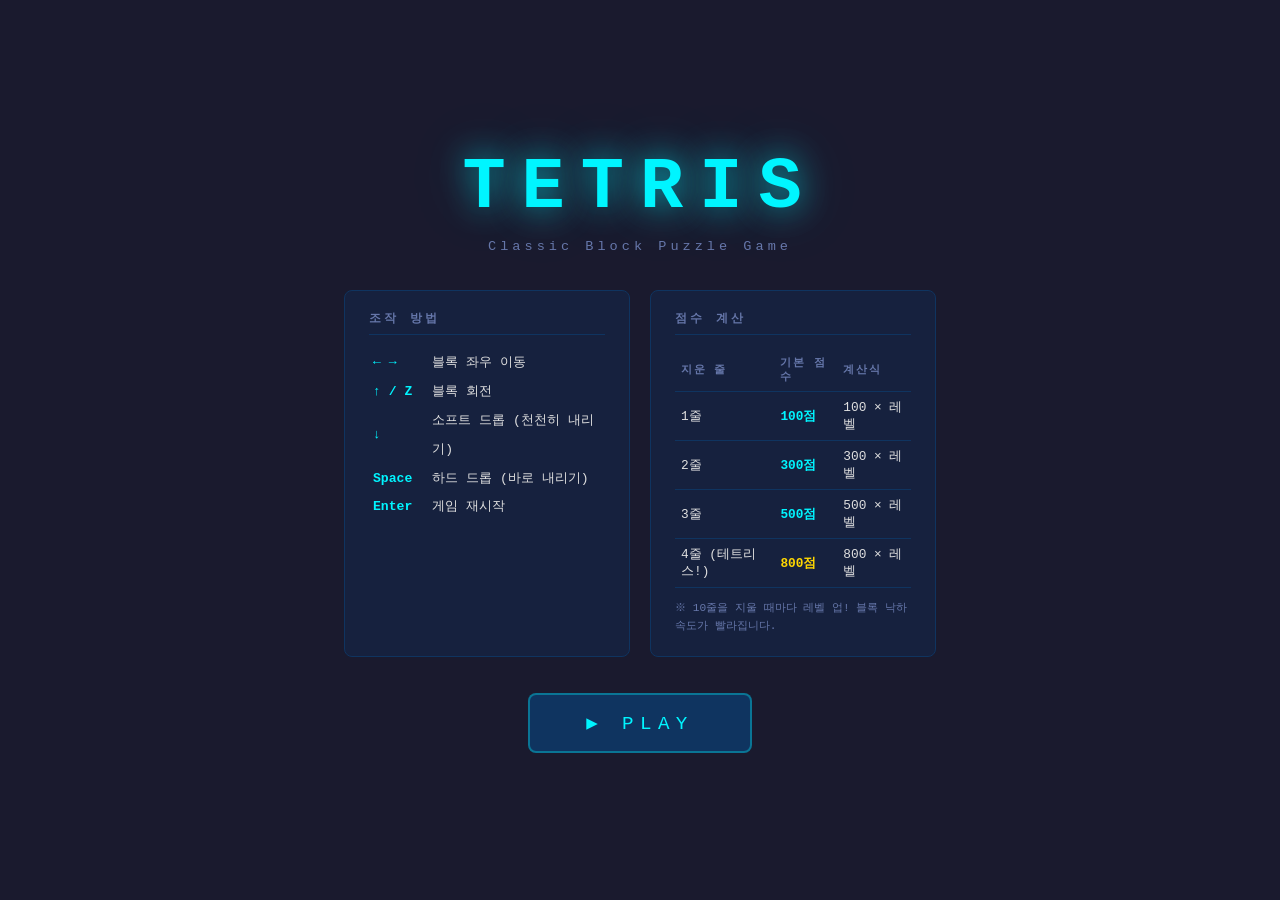
==== src/dbswnsgur/day02/tetris/index.html @ fd956ae6 "Add tetris game (day02) Co-Authored-By: Claude Sonnet 4.6 <noreply@anthropic.com>" ====
<!DOCTYPE html>
<html lang="ko">
<head>
  <meta charset="UTF-8">
  <meta name="viewport" content="width=device-width, initial-scale=1.0">
  <title>Tetris</title>
  <link rel="stylesheet" href="style.css">
</head>
<body>
  <div class="landing-wrapper">
    <div class="landing-hero">
      <h1 class="landing-title">TETRIS</h1>
      <p class="landing-subtitle">Classic Block Puzzle Game</p>
    </div>

    <div class="landing-content">
      <div class="info-section">
        <h2 class="info-title">조작 방법</h2>
        <table class="key-table">
          <tr><td class="key">← →</td><td>블록 좌우 이동</td></tr>
          <tr><td class="key">↑ / Z</td><td>블록 회전</td></tr>
          <tr><td class="key">↓</td><td>소프트 드롭 (천천히 내리기)</td></tr>
          <tr><td class="key">Space</td><td>하드 드롭 (바로 내리기)</td></tr>
          <tr><td class="key">Enter</td><td>게임 재시작</td></tr>
        </table>
      </div>

      <div class="info-section">
        <h2 class="info-title">점수 계산</h2>
        <table class="score-table">
          <thead>
            <tr><th>지운 줄</th><th>기본 점수</th><th>계산식</th></tr>
          </thead>
          <tbody>
            <tr><td>1줄</td><td>100점</td><td>100 × 레벨</td></tr>
            <tr><td>2줄</td><td>300점</td><td>300 × 레벨</td></tr>
            <tr><td>3줄</td><td>500점</td><td>500 × 레벨</td></tr>
            <tr><td>4줄 (테트리스!)</td><td class="tetris-score">800점</td><td>800 × 레벨</td></tr>
          </tbody>
        </table>
        <p class="level-info">※ 10줄을 지울 때마다 레벨 업! 블록 낙하 속도가 빨라집니다.</p>
      </div>
    </div>

    <a href="game.html" class="play-btn">▶ PLAY</a>
  </div>
</body>
</html>
---- src/dbswnsgur/day02/tetris/style.css ----
* {
  margin: 0;
  padding: 0;
  box-sizing: border-box;
}

body {
  background: #1a1a2e;
  color: #e0e0e0;
  font-family: 'Courier New', monospace;
  min-height: 100vh;
  display: flex;
  justify-content: center;
  align-items: center;
}

/* ===== Landing Page ===== */

.landing-wrapper {
  display: flex;
  flex-direction: column;
  align-items: center;
  gap: 36px;
  padding: 48px 24px;
  max-width: 640px;
  width: 100%;
}

.landing-hero {
  text-align: center;
}

.landing-title {
  font-size: 4.5rem;
  letter-spacing: 1rem;
  color: #00f5ff;
  text-shadow: 0 0 32px #00f5ffaa, 0 0 64px #00f5ff44;
  margin-bottom: 10px;
}

.landing-subtitle {
  font-size: 0.85rem;
  letter-spacing: 0.25rem;
  color: #6677aa;
}

.landing-content {
  display: flex;
  gap: 20px;
  width: 100%;
  flex-wrap: wrap;
  justify-content: center;
}

.info-section {
  background: #16213e;
  border: 1px solid #0f3460;
  border-radius: 8px;
  padding: 20px 24px;
  flex: 1;
  min-width: 240px;
}

.info-title {
  font-size: 0.72rem;
  letter-spacing: 0.2rem;
  color: #6677aa;
  margin-bottom: 14px;
  padding-bottom: 8px;
  border-bottom: 1px solid #0f3460;
}

.key-table {
  border-collapse: collapse;
  width: 100%;
  font-size: 0.82rem;
  line-height: 2.2;
}

.key-table td {
  padding: 0 4px;
}

.key {
  color: #00f5ff;
  font-weight: bold;
  white-space: nowrap;
  padding-right: 16px !important;
}

.score-table {
  border-collapse: collapse;
  width: 100%;
  font-size: 0.8rem;
}

.score-table th,
.score-table td {
  padding: 7px 6px;
  text-align: left;
  border-bottom: 1px solid #0f3460;
}

.score-table th {
  color: #6677aa;
  font-size: 0.68rem;
  letter-spacing: 0.1rem;
}

.score-table td:nth-child(2) {
  color: #00f5ff;
  font-weight: bold;
}

.tetris-score {
  color: #ffd700 !important;
}

.level-info {
  margin-top: 12px;
  font-size: 0.7rem;
  color: #6677aa;
  line-height: 1.6;
}

.play-btn {
  display: inline-block;
  background: #0f3460;
  color: #00f5ff;
  border: 2px solid #00f5ff55;
  border-radius: 8px;
  padding: 16px 56px;
  font-family: 'Courier New', monospace;
  font-size: 1.2rem;
  letter-spacing: 0.4rem;
  text-decoration: none;
  transition: background 0.2s, box-shadow 0.2s, transform 0.15s;
}

.play-btn:hover {
  background: #1a4a80;
  box-shadow: 0 0 28px #00f5ff55;
  transform: translateY(-3px);
}

.play-btn:active {
  transform: translateY(0);
}

/* ===== Game Page ===== */

.wrapper {
  display: flex;
  flex-direction: column;
  align-items: center;
  gap: 16px;
  padding: 24px;
}

.title {
  font-size: 2.5rem;
  letter-spacing: 0.6rem;
  color: #00f5ff;
  text-shadow: 0 0 24px #00f5ff88;
}

.game-container {
  display: flex;
  gap: 20px;
  align-items: flex-start;
}

#board {
  border: 2px solid #00f5ff33;
  box-shadow: 0 0 24px #00f5ff1a;
  display: block;
}

.sidebar {
  display: flex;
  flex-direction: column;
  gap: 14px;
  width: 140px;
}

.panel {
  background: #16213e;
  border: 1px solid #0f3460;
  border-radius: 6px;
  padding: 10px 14px;
}

.label {
  font-size: 0.68rem;
  letter-spacing: 0.15rem;
  color: #6677aa;
  margin-bottom: 4px;
}

.value {
  font-size: 1.5rem;
  font-weight: bold;
  color: #00f5ff;
}

#next-canvas {
  display: block;
  margin-top: 8px;
  border: 1px solid #0f3460;
  border-radius: 4px;
}

.btn-row {
  display: flex;
  gap: 8px;
}

#restart-btn {
  flex: 1;
  background: #0f3460;
  color: #00f5ff;
  border: 1px solid #00f5ff44;
  border-radius: 6px;
  padding: 10px;
  font-family: 'Courier New', monospace;
  font-size: 0.82rem;
  letter-spacing: 0.1rem;
  cursor: pointer;
  transition: background 0.2s, box-shadow 0.2s;
}

#restart-btn:hover {
  background: #1a4a80;
  box-shadow: 0 0 12px #00f5ff33;
}

#mute-btn {
  background: #0f3460;
  border: 1px solid #00f5ff44;
  border-radius: 6px;
  padding: 10px;
  font-size: 1rem;
  cursor: pointer;
  transition: background 0.2s;
  min-width: 40px;
  line-height: 1;
}

#mute-btn:hover {
  background: #1a4a80;
}

.controls {
  background: #16213e;
  border: 1px solid #0f3460;
  border-radius: 6px;
  padding: 10px 14px;
  font-size: 0.7rem;
  color: #6677aa;
  line-height: 1.9;
}

.controls-title {
  font-size: 0.68rem;
  letter-spacing: 0.15rem;
  color: #6677aa;
  margin-bottom: 4px;
}
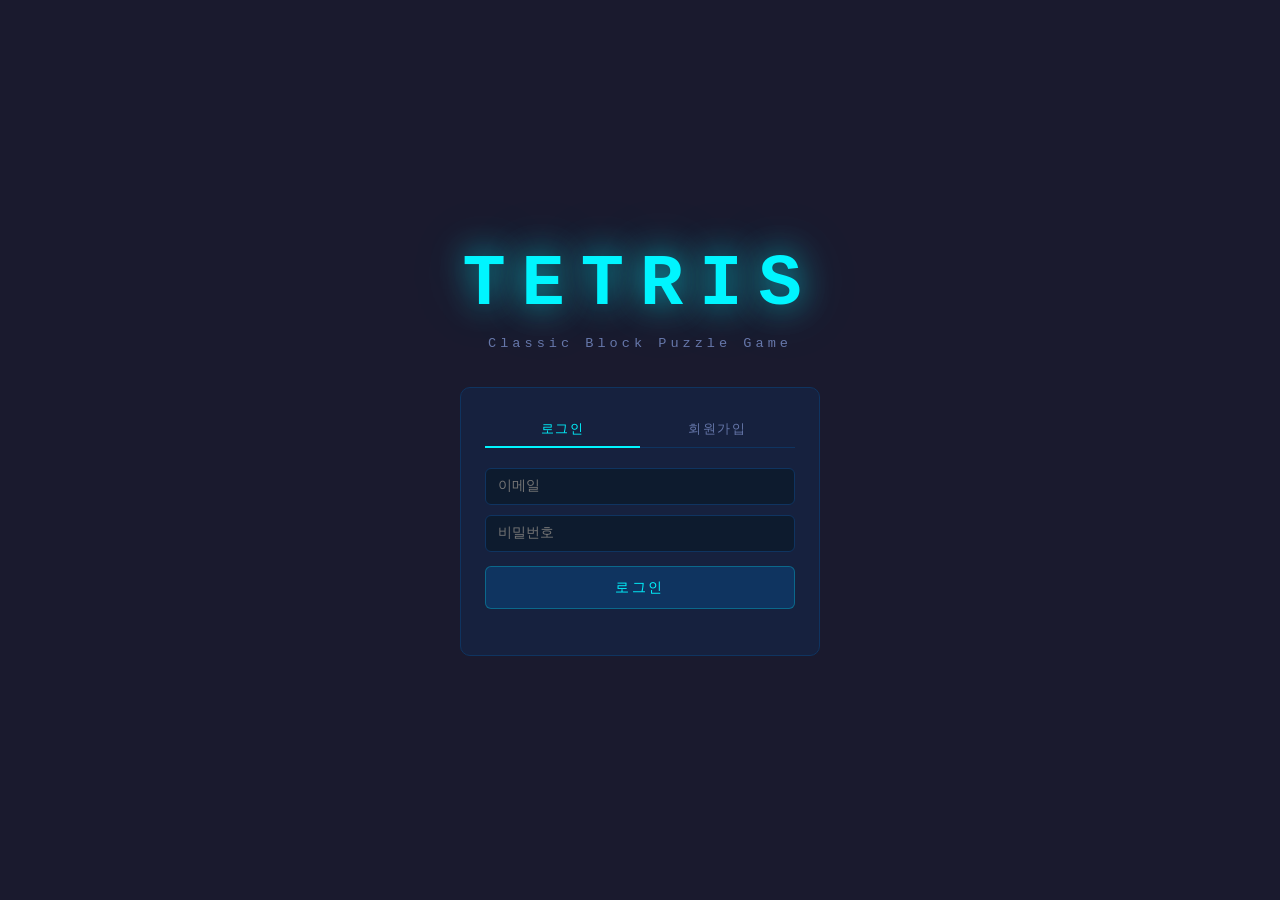
==== commit 7bb0a5df: "Add FastAPI backend with JWT auth and score leaderboard - FastAPI + SQLite 백엔드 구축 (이메일 회원가입/로그인) - A" ====
--- a/src/dbswnsgur/day02/tetris/index.html
+++ b/src/dbswnsgur/day02/tetris/index.html
@@ -13,36 +13,204 @@
       <p class="landing-subtitle">Classic Block Puzzle Game</p>
     </div>
 
-    <div class="landing-content">
-      <div class="info-section">
-        <h2 class="info-title">조작 방법</h2>
-        <table class="key-table">
-          <tr><td class="key">← →</td><td>블록 좌우 이동</td></tr>
-          <tr><td class="key">↑ / Z</td><td>블록 회전</td></tr>
-          <tr><td class="key">↓</td><td>소프트 드롭 (천천히 내리기)</td></tr>
-          <tr><td class="key">Space</td><td>하드 드롭 (바로 내리기)</td></tr>
-          <tr><td class="key">Enter</td><td>게임 재시작</td></tr>
-        </table>
-      </div>
-
-      <div class="info-section">
-        <h2 class="info-title">점수 계산</h2>
-        <table class="score-table">
-          <thead>
-            <tr><th>지운 줄</th><th>기본 점수</th><th>계산식</th></tr>
-          </thead>
-          <tbody>
-            <tr><td>1줄</td><td>100점</td><td>100 × 레벨</td></tr>
-            <tr><td>2줄</td><td>300점</td><td>300 × 레벨</td></tr>
-            <tr><td>3줄</td><td>500점</td><td>500 × 레벨</td></tr>
-            <tr><td>4줄 (테트리스!)</td><td class="tetris-score">800점</td><td>800 × 레벨</td></tr>
-          </tbody>
-        </table>
-        <p class="level-info">※ 10줄을 지울 때마다 레벨 업! 블록 낙하 속도가 빨라집니다.</p>
-      </div>
+    <!-- 로그인/회원가입 섹션 -->
+    <div id="auth-section" class="auth-section" style="display:none">
+      <div class="auth-tabs">
+        <button class="auth-tab active" id="tab-login" onclick="switchTab('login')">로그인</button>
+        <button class="auth-tab" id="tab-register" onclick="switchTab('register')">회원가입</button>
+      </div>
+
+      <form id="login-form" class="auth-form" onsubmit="handleLogin(event)">
+        <input type="email" id="login-email" placeholder="이메일" required autocomplete="email">
+        <input type="password" id="login-password" placeholder="비밀번호" required autocomplete="current-password">
+        <button type="submit" class="auth-submit" id="login-submit">로그인</button>
+        <p class="auth-error" id="login-error"></p>
+      </form>
+
+      <form id="register-form" class="auth-form" style="display:none" onsubmit="handleRegister(event)">
+        <input type="email" id="reg-email" placeholder="이메일" required autocomplete="email">
+        <input type="text" id="reg-username" placeholder="닉네임 (2~20자)" required minlength="2" maxlength="20">
+        <input type="password" id="reg-password" placeholder="비밀번호 (8자 이상)" required minlength="8" autocomplete="new-password">
+        <button type="submit" class="auth-submit" id="register-submit">회원가입</button>
+        <p class="auth-error" id="register-error"></p>
+      </form>
     </div>
 
-    <a href="game.html" class="play-btn">▶ PLAY</a>
+    <!-- 로그인 후 섹션 -->
+    <div id="user-section" style="display:none">
+      <div class="user-bar">
+        <span class="user-greeting">▶ <span id="user-display-name"></span></span>
+        <button class="logout-btn" onclick="handleLogout()">로그아웃</button>
+      </div>
+
+      <div class="landing-content">
+        <div class="info-section">
+          <h2 class="info-title">조작 방법</h2>
+          <table class="key-table">
+            <tr><td class="key">← →</td><td>블록 좌우 이동</td></tr>
+            <tr><td class="key">↑ / Z</td><td>블록 회전</td></tr>
+            <tr><td class="key">↓</td><td>소프트 드롭 (천천히 내리기)</td></tr>
+            <tr><td class="key">Space</td><td>하드 드롭 (바로 내리기)</td></tr>
+            <tr><td class="key">Enter</td><td>게임 재시작</td></tr>
+          </table>
+        </div>
+
+        <div class="info-section">
+          <h2 class="info-title">점수 계산</h2>
+          <table class="score-table">
+            <thead>
+              <tr><th>지운 줄</th><th>기본 점수</th><th>계산식</th></tr>
+            </thead>
+            <tbody>
+              <tr><td>1줄</td><td>100점</td><td>100 × 레벨</td></tr>
+              <tr><td>2줄</td><td>300점</td><td>300 × 레벨</td></tr>
+              <tr><td>3줄</td><td>500점</td><td>500 × 레벨</td></tr>
+              <tr><td>4줄 (테트리스!)</td><td class="tetris-score">800점</td><td>800 × 레벨</td></tr>
+            </tbody>
+          </table>
+          <p class="level-info">※ 10줄을 지울 때마다 레벨 업! 블록 낙하 속도가 빨라집니다.</p>
+        </div>
+      </div>
+
+      <div class="leaderboard-section">
+        <h2 class="info-title">TOP 10 리더보드</h2>
+        <div id="leaderboard-list" class="leaderboard-list">
+          <p class="leaderboard-empty">불러오는 중...</p>
+        </div>
+      </div>
+
+      <a href="game.html" class="play-btn">▶ PLAY</a>
+    </div>
   </div>
+
+  <script src="auth.js"></script>
+  <script>
+    async function init() {
+      if (!Auth.isLoggedIn()) {
+        showAuthSection();
+        return;
+      }
+      const username = Auth.getUsername();
+      if (username) {
+        showUserSection(username);
+      } else {
+        try {
+          const res = await Auth.fetchWithAuth('/api/auth/me');
+          if (res && res.ok) {
+            const user = await res.json();
+            localStorage.setItem('username', user.username);
+            showUserSection(user.username);
+          } else {
+            showAuthSection();
+          }
+        } catch {
+          showAuthSection();
+        }
+      }
+    }
+
+    function showAuthSection() {
+      document.getElementById('auth-section').style.display = 'block';
+      document.getElementById('user-section').style.display = 'none';
+    }
+
+    function showUserSection(username) {
+      document.getElementById('user-display-name').textContent = username;
+      document.getElementById('auth-section').style.display = 'none';
+      document.getElementById('user-section').style.display = 'block';
+      loadLeaderboard();
+    }
+
+    function switchTab(tab) {
+      const isLogin = tab === 'login';
+      document.getElementById('login-form').style.display = isLogin ? 'flex' : 'none';
+      document.getElementById('register-form').style.display = isLogin ? 'none' : 'flex';
+      document.getElementById('tab-login').classList.toggle('active', isLogin);
+      document.getElementById('tab-register').classList.toggle('active', !isLogin);
+      document.getElementById('login-error').textContent = '';
+      document.getElementById('register-error').textContent = '';
+    }
+
+    async function handleLogin(e) {
+      e.preventDefault();
+      const email = document.getElementById('login-email').value;
+      const password = document.getElementById('login-password').value;
+      const errorEl = document.getElementById('login-error');
+      const btn = document.getElementById('login-submit');
+      errorEl.textContent = '';
+      btn.disabled = true;
+      btn.textContent = '로그인 중...';
+      try {
+        const data = await Auth.login(email, password);
+        showUserSection(data.username);
+      } catch (err) {
+        errorEl.textContent = err.message;
+      } finally {
+        btn.disabled = false;
+        btn.textContent = '로그인';
+      }
+    }
+
+    async function handleRegister(e) {
+      e.preventDefault();
+      const email = document.getElementById('reg-email').value;
+      const username = document.getElementById('reg-username').value;
+      const password = document.getElementById('reg-password').value;
+      const errorEl = document.getElementById('register-error');
+      const btn = document.getElementById('register-submit');
+      errorEl.textContent = '';
+      btn.disabled = true;
+      btn.textContent = '가입 중...';
+      try {
+        await Auth.register(email, username, password);
+        const data = await Auth.login(email, password);
+        showUserSection(data.username);
+      } catch (err) {
+        errorEl.textContent = err.message;
+      } finally {
+        btn.disabled = false;
+        btn.textContent = '회원가입';
+      }
+    }
+
+    async function handleLogout() {
+      await Auth.logout();
+      showAuthSection();
+    }
+
+    async function loadLeaderboard() {
+      try {
+        const res = await fetch('/api/scores/leaderboard');
+        if (!res.ok) return;
+        renderLeaderboard(await res.json());
+      } catch {
+        document.getElementById('leaderboard-list').innerHTML =
+          '<p class="leaderboard-empty">불러오기 실패</p>';
+      }
+    }
+
+    function renderLeaderboard(scores) {
+      const el = document.getElementById('leaderboard-list');
+      if (!scores.length) {
+        el.innerHTML = '<p class="leaderboard-empty">아직 기록이 없습니다</p>';
+        return;
+      }
+      const medals = ['🥇', '🥈', '🥉'];
+      el.innerHTML = scores.map((s, i) => `
+        <div class="lb-row ${i < 3 ? 'lb-top' : ''}">
+          <span class="lb-rank">${medals[i] || i + 1}</span>
+          <span class="lb-name">${esc(s.username)}</span>
+          <span class="lb-score">${s.score.toLocaleString()}</span>
+          <span class="lb-meta">Lv.${s.level} / ${s.lines}줄</span>
+        </div>
+      `).join('');
+    }
+
+    function esc(str) {
+      return str.replace(/&/g, '&amp;').replace(/</g, '&lt;').replace(/>/g, '&gt;');
+    }
+
+    init();
+  </script>
 </body>
 </html>
--- a/src/dbswnsgur/day02/tetris/style.css
+++ b/src/dbswnsgur/day02/tetris/style.css
@@ -266,3 +266,283 @@
   color: #6677aa;
   margin-bottom: 4px;
 }
+
+/* ===== Top Bar (Game Page) ===== */
+
+.top-bar {
+  position: fixed;
+  top: 0;
+  left: 0;
+  right: 0;
+  height: 40px;
+  background: #0d1b2e;
+  border-bottom: 1px solid #0f3460;
+  display: flex;
+  align-items: center;
+  padding: 0 16px;
+  gap: 12px;
+  z-index: 100;
+}
+
+.top-bar-home {
+  color: #6677aa;
+  text-decoration: none;
+  font-size: 0.75rem;
+  letter-spacing: 0.05rem;
+  transition: color 0.2s;
+}
+
+.top-bar-home:hover {
+  color: #00f5ff;
+}
+
+.top-bar-user {
+  flex: 1;
+  text-align: center;
+  font-size: 0.78rem;
+  color: #00f5ff;
+  letter-spacing: 0.1rem;
+}
+
+.top-bar-logout {
+  background: transparent;
+  border: 1px solid #0f3460;
+  border-radius: 4px;
+  color: #6677aa;
+  font-family: 'Courier New', monospace;
+  font-size: 0.72rem;
+  padding: 4px 10px;
+  cursor: pointer;
+  transition: color 0.2s, border-color 0.2s;
+}
+
+.top-bar-logout:hover {
+  color: #ff3131;
+  border-color: #ff313144;
+}
+
+.wrapper {
+  padding-top: 56px;
+}
+
+/* ===== Auth Section ===== */
+
+.auth-section {
+  background: #16213e;
+  border: 1px solid #0f3460;
+  border-radius: 10px;
+  padding: 24px;
+  width: 100%;
+  max-width: 360px;
+}
+
+.auth-tabs {
+  display: flex;
+  gap: 0;
+  margin-bottom: 20px;
+  border-bottom: 1px solid #0f3460;
+}
+
+.auth-tab {
+  flex: 1;
+  background: transparent;
+  border: none;
+  border-bottom: 2px solid transparent;
+  color: #6677aa;
+  font-family: 'Courier New', monospace;
+  font-size: 0.82rem;
+  letter-spacing: 0.1rem;
+  padding: 8px;
+  cursor: pointer;
+  transition: color 0.2s, border-color 0.2s;
+  margin-bottom: -1px;
+}
+
+.auth-tab.active {
+  color: #00f5ff;
+  border-bottom-color: #00f5ff;
+}
+
+.auth-form {
+  display: flex;
+  flex-direction: column;
+  gap: 10px;
+}
+
+.auth-form input {
+  background: #0d1b2e;
+  border: 1px solid #0f3460;
+  border-radius: 6px;
+  color: #e0e0e0;
+  font-family: 'Courier New', monospace;
+  font-size: 0.85rem;
+  padding: 10px 12px;
+  outline: none;
+  transition: border-color 0.2s;
+}
+
+.auth-form input:focus {
+  border-color: #00f5ff66;
+}
+
+.auth-submit {
+  background: #0f3460;
+  border: 1px solid #00f5ff44;
+  border-radius: 6px;
+  color: #00f5ff;
+  cursor: pointer;
+  font-family: 'Courier New', monospace;
+  font-size: 0.88rem;
+  letter-spacing: 0.15rem;
+  margin-top: 4px;
+  padding: 11px;
+  transition: background 0.2s, box-shadow 0.2s;
+}
+
+.auth-submit:hover {
+  background: #1a4a80;
+  box-shadow: 0 0 12px #00f5ff33;
+}
+
+.auth-submit:disabled {
+  opacity: 0.5;
+  cursor: not-allowed;
+}
+
+.auth-error {
+  color: #ff3131;
+  font-size: 0.75rem;
+  min-height: 1em;
+  text-align: center;
+}
+
+/* ===== User Bar (Landing) ===== */
+
+.user-bar {
+  display: flex;
+  align-items: center;
+  justify-content: space-between;
+  background: #16213e;
+  border: 1px solid #0f3460;
+  border-radius: 8px;
+  padding: 10px 16px;
+  width: 100%;
+}
+
+.user-greeting {
+  font-size: 0.88rem;
+  color: #00f5ff;
+  letter-spacing: 0.1rem;
+}
+
+.logout-btn {
+  background: transparent;
+  border: 1px solid #0f3460;
+  border-radius: 4px;
+  color: #6677aa;
+  cursor: pointer;
+  font-family: 'Courier New', monospace;
+  font-size: 0.72rem;
+  padding: 5px 12px;
+  transition: color 0.2s, border-color 0.2s;
+}
+
+.logout-btn:hover {
+  color: #ff3131;
+  border-color: #ff313144;
+}
+
+/* ===== Leaderboard ===== */
+
+.leaderboard-section {
+  background: #16213e;
+  border: 1px solid #0f3460;
+  border-radius: 8px;
+  padding: 20px 24px;
+  width: 100%;
+}
+
+.leaderboard-list {
+  display: flex;
+  flex-direction: column;
+  gap: 6px;
+  margin-top: 4px;
+}
+
+.leaderboard-empty {
+  color: #6677aa;
+  font-size: 0.8rem;
+  text-align: center;
+  padding: 12px 0;
+}
+
+.lb-row {
+  display: flex;
+  align-items: center;
+  gap: 10px;
+  padding: 6px 8px;
+  border-radius: 4px;
+  background: #0d1b2e;
+  font-size: 0.8rem;
+}
+
+.lb-row.lb-top {
+  background: #112240;
+}
+
+.lb-rank {
+  width: 28px;
+  text-align: center;
+  font-size: 1rem;
+}
+
+.lb-name {
+  flex: 1;
+  color: #e0e0e0;
+  overflow: hidden;
+  text-overflow: ellipsis;
+  white-space: nowrap;
+}
+
+.lb-score {
+  color: #00f5ff;
+  font-weight: bold;
+  min-width: 72px;
+  text-align: right;
+}
+
+.lb-meta {
+  color: #6677aa;
+  font-size: 0.7rem;
+  min-width: 80px;
+  text-align: right;
+}
+
+/* ===== Best Score Panel ===== */
+
+.panel-best {
+  border-color: #ffd70033;
+}
+
+.best-value {
+  color: #ffd700 !important;
+}
+
+.best-user {
+  font-size: 0.68rem;
+  color: #6677aa;
+  margin-top: 2px;
+  overflow: hidden;
+  text-overflow: ellipsis;
+  white-space: nowrap;
+}
+
+/* ===== Score Message ===== */
+
+.score-msg {
+  font-size: 0.72rem;
+  letter-spacing: 0.05rem;
+  text-align: center;
+  min-height: 1.2em;
+  color: #6677aa;
+}
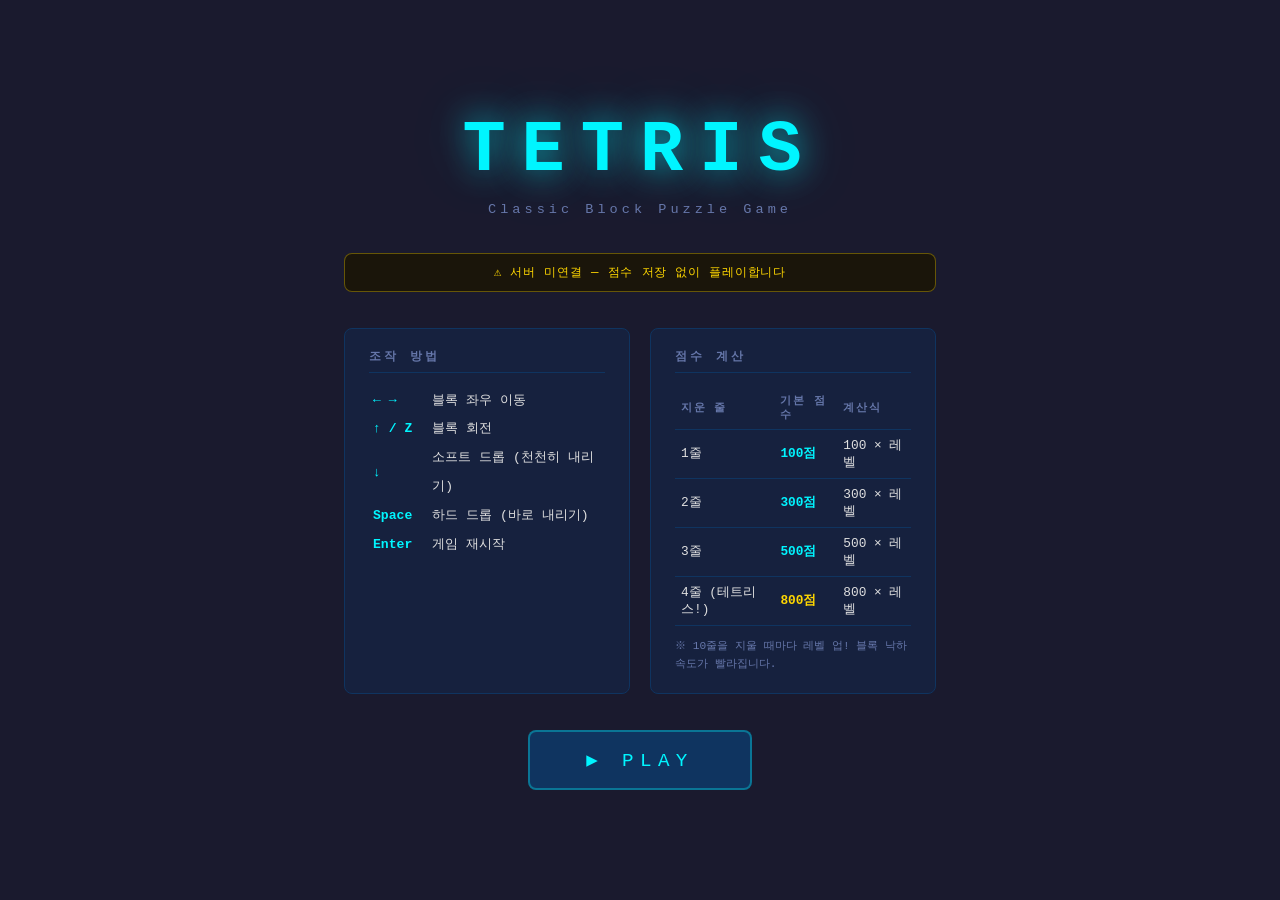
==== commit bfc02cc1: "Add unit tests, fix refresh token uniqueness, add offline mode - backend/tests/: pytest 기반 단위 테스트 43" ====
--- a/src/dbswnsgur/day02/tetris/index.html
+++ b/src/dbswnsgur/day02/tetris/index.html
@@ -13,7 +13,12 @@
       <p class="landing-subtitle">Classic Block Puzzle Game</p>
     </div>
 
-    <!-- 로그인/회원가입 섹션 -->
+    <!-- 백엔드 없음 알림 -->
+    <div id="no-backend-notice" class="no-backend-notice" style="display:none">
+      ⚠ 서버 미연결 — 점수 저장 없이 플레이합니다
+    </div>
+
+    <!-- 로그인/회원가입 (백엔드 있고 비로그인) -->
     <div id="auth-section" class="auth-section" style="display:none">
       <div class="auth-tabs">
         <button class="auth-tab active" id="tab-login" onclick="switchTab('login')">로그인</button>
@@ -36,60 +41,71 @@
       </form>
     </div>
 
-    <!-- 로그인 후 섹션 -->
-    <div id="user-section" style="display:none">
+    <!-- 로그인 완료 유저바 -->
+    <div id="user-bar-wrap" style="display:none">
       <div class="user-bar">
         <span class="user-greeting">▶ <span id="user-display-name"></span></span>
         <button class="logout-btn" onclick="handleLogout()">로그아웃</button>
       </div>
-
-      <div class="landing-content">
-        <div class="info-section">
-          <h2 class="info-title">조작 방법</h2>
-          <table class="key-table">
-            <tr><td class="key">← →</td><td>블록 좌우 이동</td></tr>
-            <tr><td class="key">↑ / Z</td><td>블록 회전</td></tr>
-            <tr><td class="key">↓</td><td>소프트 드롭 (천천히 내리기)</td></tr>
-            <tr><td class="key">Space</td><td>하드 드롭 (바로 내리기)</td></tr>
-            <tr><td class="key">Enter</td><td>게임 재시작</td></tr>
-          </table>
-        </div>
-
-        <div class="info-section">
-          <h2 class="info-title">점수 계산</h2>
-          <table class="score-table">
-            <thead>
-              <tr><th>지운 줄</th><th>기본 점수</th><th>계산식</th></tr>
-            </thead>
-            <tbody>
-              <tr><td>1줄</td><td>100점</td><td>100 × 레벨</td></tr>
-              <tr><td>2줄</td><td>300점</td><td>300 × 레벨</td></tr>
-              <tr><td>3줄</td><td>500점</td><td>500 × 레벨</td></tr>
-              <tr><td>4줄 (테트리스!)</td><td class="tetris-score">800점</td><td>800 × 레벨</td></tr>
-            </tbody>
-          </table>
-          <p class="level-info">※ 10줄을 지울 때마다 레벨 업! 블록 낙하 속도가 빨라집니다.</p>
-        </div>
-      </div>
-
-      <div class="leaderboard-section">
-        <h2 class="info-title">TOP 10 리더보드</h2>
-        <div id="leaderboard-list" class="leaderboard-list">
-          <p class="leaderboard-empty">불러오는 중...</p>
-        </div>
-      </div>
-
-      <a href="game.html" class="play-btn">▶ PLAY</a>
-    </div>
+    </div>
+
+    <!-- 항상 표시: 조작법 + 점수 계산 -->
+    <div class="landing-content">
+      <div class="info-section">
+        <h2 class="info-title">조작 방법</h2>
+        <table class="key-table">
+          <tr><td class="key">← →</td><td>블록 좌우 이동</td></tr>
+          <tr><td class="key">↑ / Z</td><td>블록 회전</td></tr>
+          <tr><td class="key">↓</td><td>소프트 드롭 (천천히 내리기)</td></tr>
+          <tr><td class="key">Space</td><td>하드 드롭 (바로 내리기)</td></tr>
+          <tr><td class="key">Enter</td><td>게임 재시작</td></tr>
+        </table>
+      </div>
+
+      <div class="info-section">
+        <h2 class="info-title">점수 계산</h2>
+        <table class="score-table">
+          <thead>
+            <tr><th>지운 줄</th><th>기본 점수</th><th>계산식</th></tr>
+          </thead>
+          <tbody>
+            <tr><td>1줄</td><td>100점</td><td>100 × 레벨</td></tr>
+            <tr><td>2줄</td><td>300점</td><td>300 × 레벨</td></tr>
+            <tr><td>3줄</td><td>500점</td><td>500 × 레벨</td></tr>
+            <tr><td>4줄 (테트리스!)</td><td class="tetris-score">800점</td><td>800 × 레벨</td></tr>
+          </tbody>
+        </table>
+        <p class="level-info">※ 10줄을 지울 때마다 레벨 업! 블록 낙하 속도가 빨라집니다.</p>
+      </div>
+    </div>
+
+    <!-- 리더보드 (로그인 시에만) -->
+    <div id="leaderboard-section" class="leaderboard-section" style="display:none">
+      <h2 class="info-title">TOP 10 리더보드</h2>
+      <div id="leaderboard-list" class="leaderboard-list">
+        <p class="leaderboard-empty">불러오는 중...</p>
+      </div>
+    </div>
+
+    <!-- PLAY 버튼 (비로그인+백엔드 있으면 숨김) -->
+    <a href="game.html" class="play-btn" id="play-btn" style="display:none">▶ PLAY</a>
   </div>
 
   <script src="auth.js"></script>
   <script>
     async function init() {
+      const hasBackend = await Auth.checkBackend();
+
+      if (!hasBackend) {
+        showNoBackendMode();
+        return;
+      }
+
       if (!Auth.isLoggedIn()) {
         showAuthSection();
         return;
       }
+
       const username = Auth.getUsername();
       if (username) {
         showUserSection(username);
@@ -109,15 +125,21 @@
       }
     }
 
+    function showNoBackendMode() {
+      document.getElementById('no-backend-notice').style.display = 'block';
+      document.getElementById('play-btn').style.display = 'inline-block';
+    }
+
     function showAuthSection() {
       document.getElementById('auth-section').style.display = 'block';
-      document.getElementById('user-section').style.display = 'none';
     }
 
     function showUserSection(username) {
       document.getElementById('user-display-name').textContent = username;
       document.getElementById('auth-section').style.display = 'none';
-      document.getElementById('user-section').style.display = 'block';
+      document.getElementById('user-bar-wrap').style.display = 'block';
+      document.getElementById('leaderboard-section').style.display = 'block';
+      document.getElementById('play-btn').style.display = 'inline-block';
       loadLeaderboard();
     }
 
@@ -175,6 +197,9 @@
 
     async function handleLogout() {
       await Auth.logout();
+      document.getElementById('user-bar-wrap').style.display = 'none';
+      document.getElementById('leaderboard-section').style.display = 'none';
+      document.getElementById('play-btn').style.display = 'none';
       showAuthSection();
     }
 
--- a/src/dbswnsgur/day02/tetris/style.css
+++ b/src/dbswnsgur/day02/tetris/style.css
@@ -325,6 +325,20 @@
   padding-top: 56px;
 }
 
+/* ===== No Backend Notice ===== */
+
+.no-backend-notice {
+  background: #1a150a;
+  border: 1px solid #ffd70055;
+  border-radius: 8px;
+  color: #ffd700;
+  font-size: 0.78rem;
+  letter-spacing: 0.05rem;
+  padding: 10px 16px;
+  text-align: center;
+  width: 100%;
+}
+
 /* ===== Auth Section ===== */
 
 .auth-section {
